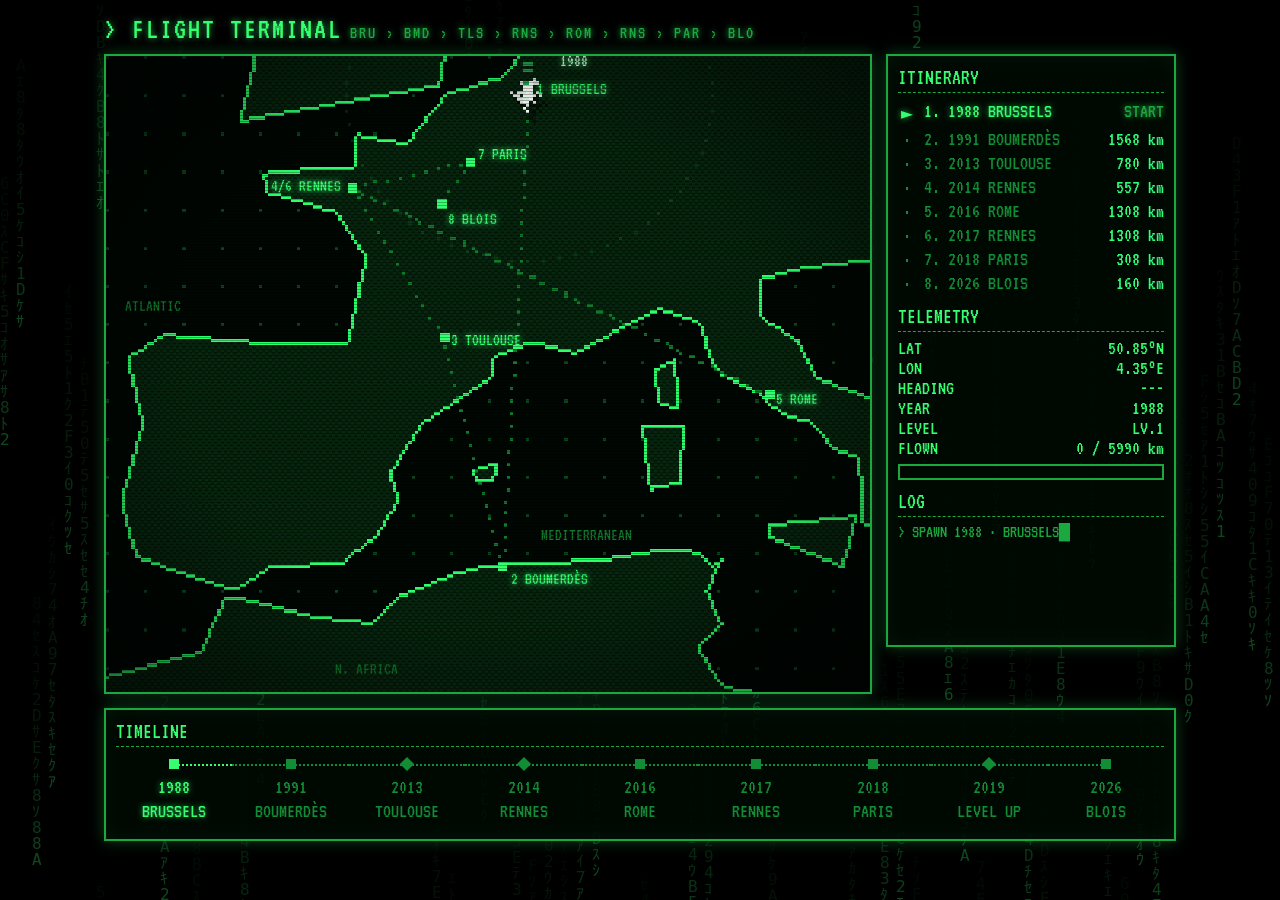
==== curriculum.html @ 6da5081e "Checkpoint before visual refresh" ====
<!DOCTYPE html>
<html lang="en">
<head>
<meta charset="utf-8">
<meta name="viewport" content="width=device-width, initial-scale=1, viewport-fit=cover">
<title>FLIGHT TERMINAL – Boumerdès → Blois</title>
<link href="https://fonts.googleapis.com/css2?family=VT323&display=swap" rel="stylesheet">
<style>
:root{--bg:#000;--g:#35ff70;--g2:#1aa83f;--g3:#0a4a1c;--glow:0 0 6px rgba(53,255,112,.7);box-sizing:border-box;padding-top:env(safe-area-inset-top,0px);padding-bottom:env(safe-area-inset-bottom,0px)}
*{box-sizing:border-box}
html,body{margin:0;background:var(--bg);color:var(--g);font-family:'VT323',ui-monospace,Menlo,Consolas,monospace;font-size:20px}
#rain{position:fixed;inset:0;width:100%;height:100%;opacity:.28;z-index:0}
.wrap{position:relative;z-index:1;max-width:1100px;margin:0 auto;padding:14px}
h1{margin:0 0 10px;font-weight:400;font-size:30px;letter-spacing:2px;text-shadow:var(--glow)}
h1 small{color:var(--g2);font-size:18px;margin-left:8px}
.grid{display:grid;grid-template-columns:1fr 290px;gap:14px}
@media(max-width:820px){.grid{grid-template-columns:1fr}}
.panel{border:2px solid var(--g2);background:rgba(0,10,3,.88);box-shadow:0 0 14px rgba(53,255,112,.25),inset 0 0 20px rgba(53,255,112,.06);padding:10px}
.map{position:relative;aspect-ratio:240/200;padding:0;overflow:hidden}
.map canvas{position:absolute;inset:0;width:100%;height:100%}
#cv{image-rendering:pixelated;image-rendering:crisp-edges}
.map::after{content:"";position:absolute;inset:0;pointer-events:none;background:repeating-linear-gradient(to bottom,rgba(0,0,0,0) 0 2px,rgba(0,0,0,.28) 2px 3px),radial-gradient(ellipse at center,rgba(0,0,0,0) 55%,rgba(0,0,0,.55) 100%)}
h2{margin:0 0 6px;font-weight:400;font-size:22px;border-bottom:1px dashed var(--g2);padding-bottom:4px}
ol{list-style:none;margin:0 0 10px;padding:0}
li{display:flex;gap:8px;padding:2px 0;color:var(--g3);filter:brightness(1.9)}
li .m{width:18px;text-align:center}
li .km{margin-left:auto;color:var(--g2)}
li.done{color:var(--g2);filter:none}
li.cur{color:var(--g);filter:none;text-shadow:var(--glow);animation:bl 1s steps(2) infinite}
@keyframes bl{50%{opacity:.55}}
.hud div{display:flex;justify-content:space-between}
.bar{height:16px;margin:6px 0 10px;border:2px solid var(--g2);padding:2px}
.bar i{display:block;height:100%;width:0;background:repeating-linear-gradient(90deg,var(--g) 0 6px,transparent 6px 8px)}
#log{height:112px;overflow:hidden;color:var(--g2);font-size:18px;line-height:1.1}
.cur-blink::after{content:"█";animation:bl 1s steps(2) infinite}
#tl{margin-top:14px}
.rail{display:grid;grid-auto-flow:column;grid-auto-columns:minmax(104px,1fr);overflow-x:auto;padding:6px 0}
.n{text-align:center;position:relative;color:var(--g3);filter:brightness(1.9);padding-top:16px}
.n::before{content:"";position:absolute;top:5px;left:0;right:0;border-top:2px dotted currentColor}
.n::after{content:"";position:absolute;top:0;left:50%;margin-left:-5px;width:10px;height:10px;background:currentColor}
.n:first-child::before{left:50%}.n:last-child::before{right:50%}
.n b{display:block;font-weight:400;font-size:20px;line-height:24px;white-space:nowrap}
.n i{display:block;font-style:normal;font-size:20px;line-height:24px;white-space:nowrap}
.n.lv::after{transform:rotate(45deg)}
.n.on{color:var(--g2);filter:none}
.n.now{color:var(--g);text-shadow:var(--glow)}
.n.now::after{animation:bl 1s steps(2) infinite}
#flash{position:absolute;inset:0;background:#35ff70;opacity:0;pointer-events:none;z-index:3}
#flash.show{animation:fl .6s steps(6)}
@keyframes fl{0%{opacity:.5}100%{opacity:0}}
#lvl{position:absolute;left:50%;top:38%;transform:translate(-50%,-50%);opacity:0;text-align:center;pointer-events:none;z-index:4;background:rgba(0,0,0,.85);border:3px double var(--g);padding:8px 22px;text-shadow:var(--glow);white-space:nowrap}
#lvl .a{font-size:38px;letter-spacing:4px;color:#d8ffe2}
#lvl .b{font-size:26px}
#lvl.show{animation:lvl 2.6s steps(26) forwards}
@keyframes lvl{0%{transform:translate(-50%,-10%) scale(.5);opacity:0}15%{transform:translate(-50%,-50%) scale(1.15);opacity:1}25%{transform:translate(-50%,-50%) scale(1)}85%{opacity:1}100%{transform:translate(-50%,-90%) scale(1);opacity:0}}
</style>
</head>
<body>
<canvas id="rain"></canvas>
<div class="wrap">
  <h1>&gt; FLIGHT TERMINAL<small>BRU › BMD › TLS › RNS › ROM › RNS › PAR › BLO</small></h1>
  <div class="grid">
    <div class="panel map"><canvas id="cv" width="240" height="200"></canvas><canvas id="ov"></canvas><div id="flash"></div><div id="lvl"><div class="a" id="lva"></div><div class="b" id="lvb"></div></div></div>
    <div>
      <div class="panel">
        <h2>ITINERARY</h2>
        <ol id="it"></ol>
        <h2>TELEMETRY</h2>
        <div class="hud">
          <div><span>LAT</span><span id="lat"></span></div>
          <div><span>LON</span><span id="lon"></span></div>
          <div><span>HEADING</span><span id="hdg"></span></div>
          <div><span>YEAR</span><span id="yr"></span></div>
          <div><span>LEVEL</span><span id="lvv"></span></div>
          <div><span>FLOWN</span><span id="fl"></span></div>
        </div>
        <div class="bar" id="bar"><i></i></div>
        <h2>LOG</h2>
        <div id="log"></div>
      </div>
    </div>
  </div>
<div class="panel" id="tl"></div>
</div>
<script>
(function(){
var W=240,H=200;
var stops=[["BRUSSELS",4.35,50.85,1988],["BOUMERDÈS",3.47,36.76,1991],["TOULOUSE",1.44,43.60,2013],["RENNES",-1.68,48.11,2014],["ROME",12.50,41.90,2016],["RENNES",-1.68,48.11,2017],["PARIS",2.35,48.86,2018],["BLOIS",1.33,47.59,2026]];
function P(lon,lat){return [(lon+10)/26*W,(52-lat)/19*H];}
var land=[
[[-5.6,36],[-9,37],[-9.5,38.7],[-8.8,41],[-9.3,43],[-8,43.7],[-4,43.4],[-1.8,43.4],[-1.2,46],[-2.2,47.3],[-4.5,47.9],[-4.7,48.5],[-2.5,48.7],[-1.5,48.7],[-1.5,49.7],[0.2,49.4],[1.6,50.9],[3.5,51.4],[5,53],[17,55],[17,46],[13.7,45.6],[12.3,45.3],[12.3,44.2],[13.6,43.5],[14.2,42.4],[17,41.5],[17,38.9],[16.5,38.9],[16,37.9],[15.7,38],[15.6,40],[14.8,40.2],[14,41],[13,41.3],[12,42],[11,42.4],[10.5,43],[10.2,44],[8.8,44.4],[7.5,43.8],[6,43.1],[4.5,43.4],[3.2,43],[3.2,42.4],[0.8,41],[-0.3,39.5],[0,38.7],[-0.8,37.6],[-2,36.8],[-4.4,36.7]],
[[-10,30],[-10,33.5],[-6.8,34.2],[-6,35.8],[-5.3,35.8],[-3,35.3],[-1,35.1],[0,35.9],[2,36.6],[3,36.8],[3.9,36.9],[5,36.9],[7,37],[9,37.3],[10.2,37.2],[10.6,36.8],[11,37],[10.5,36],[11,35],[10.2,34.3],[11,33.2],[13,32.9],[17,32.6],[17,30]],
[[12.5,38],[15.6,38.3],[15.1,36.7],[12.5,37.6]],
[[8.2,41],[9.7,41],[9.6,39.2],[8.5,39]],
[[8.6,42.6],[9.4,43],[9.5,41.4],[8.8,41.6]],
[[2.4,39.6],[3.4,39.9],[3.2,39.3],[2.6,39.3]],
[[-5.5,50],[1.4,51.1],[1.7,52.7],[1.7,53],[-5,53],[-5,51.7]]
];
var t=document.createElement('canvas');t.width=W;t.height=H;var tc=t.getContext('2d');
tc.fillStyle='#fff';
land.forEach(function(poly){tc.beginPath();poly.forEach(function(p,i){var q=P(p[0],p[1]);i?tc.lineTo(q[0],q[1]):tc.moveTo(q[0],q[1]);});tc.closePath();tc.fill();});
var d=tc.getImageData(0,0,W,H).data,mask=new Uint8Array(W*H);
for(var i=0;i<W*H;i++)mask[i]=d[i*4+3]>110?1:0;
var base=document.createElement('canvas');base.width=W;base.height=H;var bc=base.getContext('2d');
var img=bc.createImageData(W,H);
function m(x,y){return x<0||y<0||x>=W||y>=H?1:mask[y*W+x];}
for(var y=0;y<H;y++)for(var x=0;x<W;x++){
  var c,i2=(y*W+x)*4;
  if(mask[y*W+x]){
    var edge=!m(x-1,y)||!m(x+1,y)||!m(x,y-1)||!m(x,y+1);
    c=edge?[44,255,106]:((x+y)%2?[4,28,10]:[7,40,15]);
  }else{c=(x%12==0&&y%12==0)?[10,70,28]:[0,6,2];}
  img.data[i2]=c[0];img.data[i2+1]=c[1];img.data[i2+2]=c[2];img.data[i2+3]=255;
}
bc.putImageData(img,0,0);

var cv=document.getElementById('cv'),ctx=cv.getContext('2d');
var ov=document.getElementById('ov'),oc=ov.getContext('2d'),sc=1,dpr=window.devicePixelRatio||1;
function fit(){var r=cv.getBoundingClientRect();ov.width=r.width*dpr;ov.height=r.height*dpr;sc=ov.width/W;}
window.addEventListener('resize',fit);fit();

var pts=stops.map(function(s){return P(s[1],s[2]);});
function hav(a,b){var R=6371,r=Math.PI/180,dl=(b[1]-a[1])*r,dn=(b[2]-a[2])*r;
  var h=Math.sin(dn/2)*Math.sin(dn/2)+Math.cos(a[2]*r)*Math.cos(b[2]*r)*Math.sin(dl/2)*Math.sin(dl/2);
  return 2*R*Math.asin(Math.sqrt(h));}
var legKm=[],total=0;
for(var i=0;i<stops.length-1;i++){legKm[i]=hav(stops[i],stops[i+1]);total+=legKm[i];}
var it=document.getElementById('it'),lis=[];
stops.forEach(function(s,i){var li=document.createElement('li');
  li.innerHTML='<span class="m"></span><span>'+(i+1)+'. '+s[3]+' '+s[0]+'</span><span class="km">'+(i?Math.round(legKm[i-1])+' km':'START')+'</span>';
  it.appendChild(li);lis.push(li);});
var logEl=document.getElementById('log'),logs=[];
function log(s){logs.push('&gt; '+s);if(logs.length>6)logs.shift();logEl.innerHTML=logs.join('<br>')+'<span class="cur-blink"></span>';}

var YEARS=stops.map(function(s){return s[3];}),LVY=[2013,2014,2019];
var leg=0,phase='spawn',tm=0,flown=0,last=performance.now(),dirty=true,dur=1,level=1,lvDone={},year=1988,lastY=0,ee=0,parts=[],trail=[],rings=[],hdg=0,prog=0,pos=pts[0].slice();
function legDur(i){return i===stops.length-2?3.6:Math.max(1.8,legKm[i]/320);}
function dwellT(i){return (i===2||i===3)?2.6:(i===stops.length-1?2.8:1.3);}
var lvl=document.getElementById('lvl'),flash=document.getElementById('flash');
function banner(a,b){document.getElementById('lva').textContent=a;document.getElementById('lvb').textContent=b;lvl.classList.remove('show');flash.classList.remove('show');void lvl.offsetWidth;lvl.classList.add('show');flash.classList.add('show');}
function burst(x,y){for(var i=0;i<70;i++){var a=Math.random()*6.283,sp=15+Math.random()*55;parts.push({x:x,y:y,vx:Math.cos(a)*sp,vy:Math.sin(a)*sp-10,l:1+Math.random()*.6,c:i%3});}rings.push({x:x,y:y,t:0});}
function announce(){
  if(phase==='spawn'){log('SPAWN 1988 · BRUSSELS');banner('PLAYER 1 READY','1988 · BRUSSELS');rings.push({x:pts[0][0],y:pts[0][1],t:0});}
  else if(phase==='dwell'){log('LANDED '+stops[leg][0]+' · '+stops[leg][3]);rings.push({x:pts[leg][0],y:pts[leg][1],t:0});}
  else{dur=legDur(leg);log('DEPART '+stops[leg][0]+' → '+stops[leg+1][0]);}
  dirty=true;
}
// timeline
var TLI=[],tl=document.getElementById('tl'),h='<h2>TIMELINE</h2><div class="rail">';
stops.forEach(function(s,i){TLI.push([s[3],s[0]]);if(s[3]===2018)TLI.push([2019,'LEVEL UP']);});
TLI.forEach(function(x){h+='<div class="n'+(LVY.indexOf(x[0])>=0?' lv':'')+'"><b>'+x[0]+'</b><i>'+x[1]+'</i></div>';});
tl.innerHTML=h+'</div>';
var tn=tl.querySelectorAll('.n');
function updTL(){tn.forEach(function(n,i){var on=year>=TLI[i][0],nx=i+1<TLI.length&&year>=TLI[i+1][0];n.className='n'+(LVY.indexOf(TLI[i][0])>=0?' lv':'')+(on?' on':'')+(on&&!nx?' now':'');});}
announce();

var spr=['......W......','.....WWW.....','.....WGW.....','....GWWWG....','...GGWWWGG...','..GGGWWWGGG..','.GGGGWWWGGGG.','GGGGDWWWDGGGG','.....WWW.....','.....WWW.....','....GWWWG....','...GGWWWGG...','....GGWGG....'];
var pal={W:'#ffffff',G:'#e6e6e6',D:'#a8a8a8'};
function rnd(x,y,f){var q=Math.sin(x*12.9898+y*78.233+f*37.719)*43758.5453;return q-Math.floor(q);}
function plane(px,py,a,keep,f){
  var ca=Math.cos(-a),sa=Math.sin(-a);px=Math.round(px);py=Math.round(py);
  for(var pass=0;pass<2;pass++)for(var y=-9;y<=9;y++)for(var x=-9;x<=9;x++){
    var sx=Math.round((ca*x-sa*y)*1.25)+6,sy=Math.round((sa*x+ca*y)*1.25)+6;
    if(sx<0||sx>12||sy<0||sy>12)continue;var ch=spr[sy][sx];if(ch==='.')continue;
    if(keep<1&&rnd(x,y,f)>keep)continue;
    if(pass===0){ctx.fillStyle='rgba(0,0,0,.55)';ctx.fillRect(px+x+2,py+y+3,1,1);}
    else{ctx.fillStyle=pal[ch];ctx.fillRect(px+x,py+y,1,1);}
  }
}
function line(a,b,col,sz){
  var dx=b[0]-a[0],dy=b[1]-a[1],L=Math.max(1,Math.ceil(Math.hypot(dx,dy)));ctx.fillStyle=col;
  for(var i=0;i<=L;i+=4){var k=i/L;ctx.fillRect(Math.round(a[0]+dx*k),Math.round(a[1]+dy*k),sz,sz);}
}
function headTo(i){return i<stops.length-1?Math.atan2(pts[i+1][0]-pts[i][0],-(pts[i+1][1]-pts[i][1])):hdg;}
var labels=[["1 BRUSSELS",0,0,-0.4,'l'],["2 BOUMERDÈS",1,0,0.9,'l'],["3 TOULOUSE",2,0,0.2,'l'],["4/6 RENNES",3,0,0,'r'],["5 ROME",4,0,0.3,'l'],["7 PARIS",6,0,-0.5,'l'],["8 BLOIS",7,0,1.1,'l']];
var PC=['#d8ffe2','#35ff70','#ffe36a'];

function frame(now){
  var dt=Math.min(0.1,(now-last)/1000);last=now;tm+=dt;
  var f=Math.floor(now/80);
  if(phase==='spawn'){pos=pts[0].slice();if(tm>2.6){phase='fly';tm=0;announce();}}
  else if(phase==='dwell'){
    pos=pts[leg].slice();
    if(tm>dwellT(leg)){
      if(leg===stops.length-1){leg=0;flown=0;level=1;lvDone={};phase='spawn';tm=0;trail=[];announce();}
      else{phase='fly';tm=0;announce();}
    }
  }else{
    prog=Math.min(1,tm/dur);ee=prog<.5?2*prog*prog:1-Math.pow(-2*prog+2,2)/2;
    var a=pts[leg],b=pts[leg+1];
    pos=[a[0]+(b[0]-a[0])*ee,a[1]+(b[1]-a[1])*ee];
    hdg=headTo(leg);trail.push(pos.slice());if(trail.length>18)trail.shift();
    if(prog>=1){flown+=legKm[leg];leg++;phase='dwell';tm=0;announce();}
  }
  if(phase!=='fly'&&trail.length)trail.shift();
  year=phase==='fly'?Math.floor(YEARS[leg]+(YEARS[leg+1]-YEARS[leg])*ee):YEARS[leg];
  LVY.forEach(function(Y){if(!lvDone[Y]&&year>=Y){lvDone[Y]=1;level++;burst(pos[0],pos[1]);var T={2013:'STATE ENGINEER',2014:'MASTER OF SCIENCE',2019:'DOCTOR OF PHILOSOPHY'}[Y];banner('★ LEVEL UP ★',T);log('LEVEL UP → '+T+' ('+Y+')');}});
  if(year!==lastY){lastY=year;updTL();}

  ctx.drawImage(base,0,0);
  for(var i=0;i<pts.length-1;i++){
    if(i<leg)line(pts[i],pts[i+1],'#35ff70',2);
    else if(i===leg&&phase==='fly'){line(pts[i],pts[i+1],'#0f7a2c',1);line(pts[i],pos,'#35ff70',2);}
    else line(pts[i],pts[i+1],'#0f7a2c',1);
  }
  var bl=Math.floor(now/350)%2;
  pts.forEach(function(p,i){
    var cur=(phase!=='fly'&&i===leg)||(phase==='fly'&&i===leg+1);
    ctx.fillStyle=cur&&bl?'#d8ffe2':'#35ff70';
    ctx.fillRect(Math.round(p[0])-1,Math.round(p[1])-1,3,3);
  });
  rings=rings.filter(function(r){r.t+=dt;return r.t<1.2;});
  rings.forEach(function(r){var rad=r.t*55;ctx.fillStyle='#35ff70';ctx.globalAlpha=1-r.t/1.2;
    for(var k=0;k<72;k++){var an=k/72*6.283;ctx.fillRect(Math.round(r.x+Math.cos(an)*rad),Math.round(r.y+Math.sin(an)*rad*.9),1,1);}ctx.globalAlpha=1;});
  if(phase==='spawn'&&tm<2.2){
    ctx.fillStyle='#35ff70';ctx.globalAlpha=.6;var k2=tm/2.2;
    for(var y=0;y<pos[1];y++)if(rnd(pos[0],y,f)<.55*(1-k2)+.1)ctx.fillRect(Math.round(pos[0])-1,y,3,1);
    ctx.globalAlpha=1;
  }
  trail.forEach(function(t,i){ctx.globalAlpha=i/trail.length*.8;ctx.fillStyle='#35ff70';ctx.fillRect(Math.round(t[0]),Math.round(t[1]),1,1);});
  ctx.globalAlpha=1;
  plane(pos[0],pos[1],phase==='fly'?hdg:headTo(leg),phase==='spawn'?Math.min(1,tm/2):1,f);
  parts=parts.filter(function(p){p.l-=dt;p.x+=p.vx*dt;p.y+=p.vy*dt;p.vy+=30*dt;return p.l>0;});
  parts.forEach(function(p){ctx.fillStyle=PC[p.c];ctx.fillRect(Math.round(p.x),Math.round(p.y),p.c?1:2,p.c?1:2);});

  oc.clearRect(0,0,ov.width,ov.height);
  oc.font=(17*dpr)+'px VT323, monospace';oc.shadowColor='#35ff70';oc.shadowBlur=6*dpr;oc.fillStyle='#35ff70';
  labels.forEach(function(L){
    var p=pts[L[1]],x=p[0]*sc,y=p[1]*sc;
    oc.textAlign=L[4]==='r'?'right':'left';
    oc.fillText(L[0],x+(L[4]==='r'?-9:9)*dpr,y+(L[3]*14+5)*dpr);
  });
  oc.textAlign='left';oc.fillStyle='#d8ffe2';oc.fillText(String(year),(pos[0]+10)*sc,(pos[1]-9)*sc);
  oc.shadowBlur=0;oc.fillStyle='#0f7a2c';
  oc.fillText('MEDITERRANEAN',W*0.57*sc,H*0.76*sc);oc.fillText('ATLANTIC',6*sc,H*0.4*sc);oc.fillText('N. AFRICA',W*0.3*sc,H*0.97*sc);

  if(dirty){lis.forEach(function(li,i){
    var cl,cur=(phase!=='fly'&&i===leg)||(phase==='fly'&&i===leg+1);
    if(cur)cl='cur';else if(i<=leg)cl='done';else cl='';
    li.className=cl;li.firstChild.textContent=cl==='cur'?'►':(cl==='done'?'✓':'·');
  });dirty=false;}
  var lon=-10+pos[0]/W*26,lat=52-pos[1]/H*19;
  var cu=flown+(phase==='fly'?legKm[leg]*prog:0);
  document.getElementById('lat').textContent=lat.toFixed(2)+'°N';
  document.getElementById('lon').textContent=Math.abs(lon).toFixed(2)+'°'+(lon<0?'W':'E');
  document.getElementById('hdg').textContent=phase==='fly'?String(Math.round((hdg*180/Math.PI+360)%360)).padStart(3,'0')+'°':'---';
  document.getElementById('yr').textContent=year;
  document.getElementById('lvv').textContent='LV.'+level;
  document.getElementById('fl').textContent=Math.round(cu)+' / '+Math.round(total)+' km';
  var n=cu/total*100;
  document.querySelector('#bar i').style.width=n+'%';
  requestAnimationFrame(frame);
}
requestAnimationFrame(frame);

// matrix rain
var rc=document.getElementById('rain'),rx=rc.getContext('2d'),cols=[],fs=16;
function rs(){rc.width=innerWidth;rc.height=innerHeight;cols=[];for(var i=0;i<Math.ceil(rc.width/fs);i++)cols[i]=Math.random()*rc.height/fs;}
rs();addEventListener('resize',rs);
var chars='ｱｲｳｴｵｶｷｸｹｺｻｼｽｾｿﾀﾁﾂﾃﾄ0123456789ABCDEF';
setInterval(function(){
  rx.fillStyle='rgba(0,0,0,.12)';rx.fillRect(0,0,rc.width,rc.height);
  rx.fillStyle='#35ff70';rx.font=fs+'px monospace';
  cols.forEach(function(y,i){rx.fillText(chars[Math.floor(Math.random()*chars.length)],i*fs,y*fs);
    cols[i]=(y*fs>rc.height&&Math.random()>.975)?0:y+1;});
},60);
})();
</script>
</body>
</html>
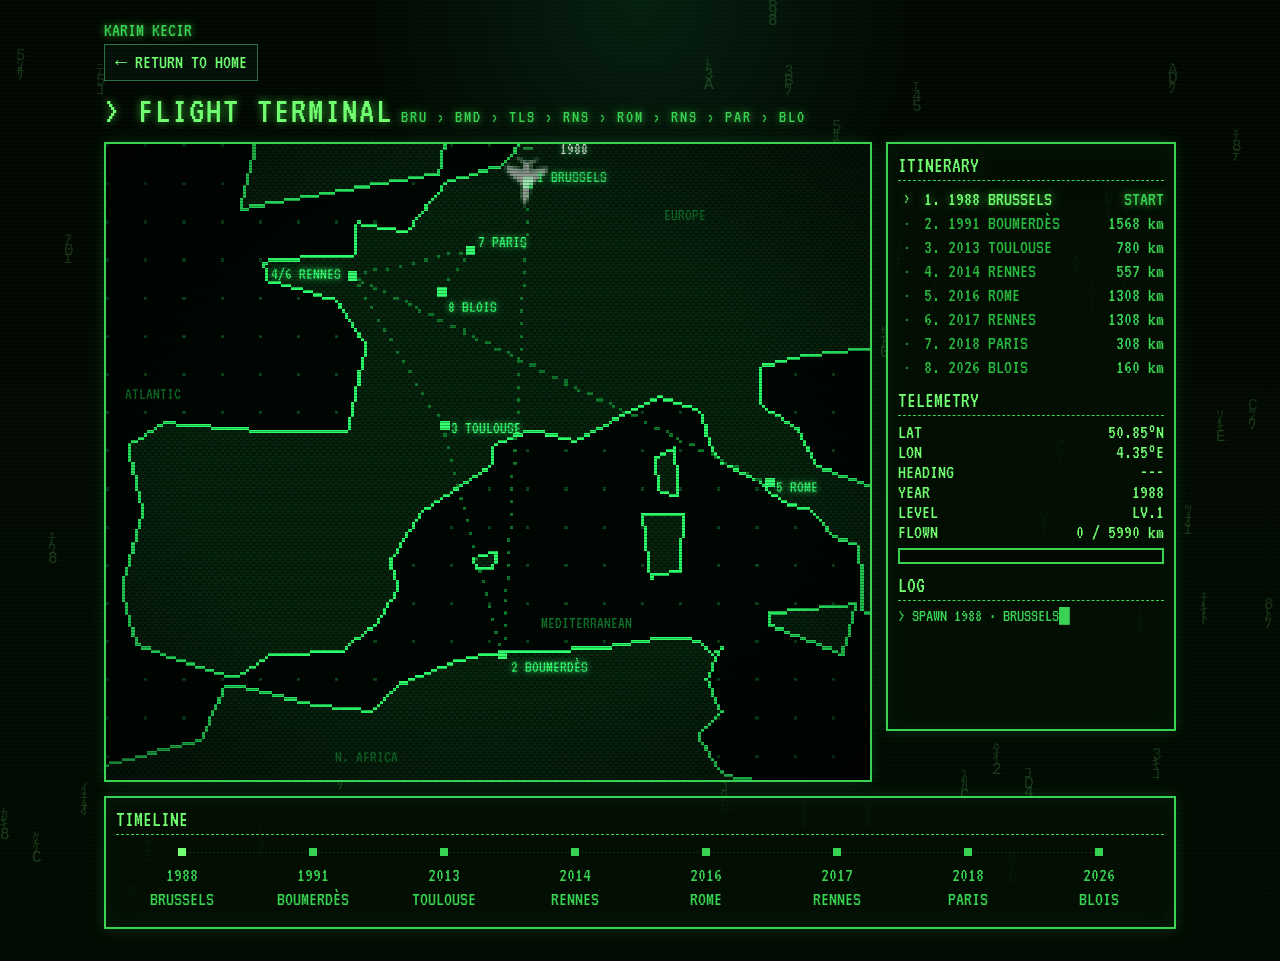
==== commit 8b598c1a: "Refine flight terminal experience" ====
--- a/curriculum.html
+++ b/curriculum.html
@@ -6,59 +6,82 @@
 <title>FLIGHT TERMINAL – Boumerdès → Blois</title>
 <link href="https://fonts.googleapis.com/css2?family=VT323&display=swap" rel="stylesheet">
 <style>
-:root{--bg:#000;--g:#35ff70;--g2:#1aa83f;--g3:#0a4a1c;--glow:0 0 6px rgba(53,255,112,.7);box-sizing:border-box;padding-top:env(safe-area-inset-top,0px);padding-bottom:env(safe-area-inset-bottom,0px)}
+:root{
+  --bg:#020802;
+  --bg2:#030d03;
+  --panel:rgba(4,16,4,.84);
+  --panel2:rgba(6,22,6,.9);
+  --g:#71ff71;
+  --g2:#39d353;
+  --g3:#00ff41;
+  --g4:#0b5d1e;
+  --soft:#f4fff4;
+  --muted:rgba(146,255,146,.75);
+  --glow:0 0 8px rgba(80,255,80,.7);
+  box-sizing:border-box;
+  padding-top:env(safe-area-inset-top,0px);
+  padding-bottom:env(safe-area-inset-bottom,0px)
+}
 *{box-sizing:border-box}
-html,body{margin:0;background:var(--bg);color:var(--g);font-family:'VT323',ui-monospace,Menlo,Consolas,monospace;font-size:20px}
-#rain{position:fixed;inset:0;width:100%;height:100%;opacity:.28;z-index:0}
-.wrap{position:relative;z-index:1;max-width:1100px;margin:0 auto;padding:14px}
-h1{margin:0 0 10px;font-weight:400;font-size:30px;letter-spacing:2px;text-shadow:var(--glow)}
+html,body{margin:0;background:radial-gradient(circle at top, rgba(32,223,123,.12), transparent 25%),linear-gradient(180deg,var(--bg),var(--bg2));color:var(--g);font-family:'VT323',ui-monospace,Menlo,Consolas,monospace;font-size:20px}
+body::before{content:"";position:fixed;inset:0;background:repeating-linear-gradient(to bottom,rgba(255,255,255,.02) 0,rgba(255,255,255,.02) 1px,transparent 1px,transparent 4px);pointer-events:none;mix-blend-mode:screen;opacity:.7}
+#rain{position:fixed;inset:0;width:100%;height:100%;opacity:.22;z-index:0}
+.wrap{position:relative;z-index:1;max-width:1100px;margin:0 auto;padding:18px 14px 32px}
+header{margin-bottom:12px}
+.identity{margin-bottom:2px;color:var(--g2);font-size:20px;line-height:24px;text-shadow:var(--glow)}
+h1{margin:0 0 10px;font-weight:400;font-size:clamp(1.8rem,3vw,2.8rem);letter-spacing:2px;text-shadow:var(--glow)}
 h1 small{color:var(--g2);font-size:18px;margin-left:8px}
 .grid{display:grid;grid-template-columns:1fr 290px;gap:14px}
 @media(max-width:820px){.grid{grid-template-columns:1fr}}
-.panel{border:2px solid var(--g2);background:rgba(0,10,3,.88);box-shadow:0 0 14px rgba(53,255,112,.25),inset 0 0 20px rgba(53,255,112,.06);padding:10px}
+.panel{border:2px solid var(--g2);background:var(--panel);box-shadow:0 0 14px rgba(53,255,112,.15),inset 0 0 20px rgba(53,255,112,.06);padding:10px}
 .map{position:relative;aspect-ratio:240/200;padding:0;overflow:hidden}
 .map canvas{position:absolute;inset:0;width:100%;height:100%}
 #cv{image-rendering:pixelated;image-rendering:crisp-edges}
 .map::after{content:"";position:absolute;inset:0;pointer-events:none;background:repeating-linear-gradient(to bottom,rgba(0,0,0,0) 0 2px,rgba(0,0,0,.28) 2px 3px),radial-gradient(ellipse at center,rgba(0,0,0,0) 55%,rgba(0,0,0,.55) 100%)}
 h2{margin:0 0 6px;font-weight:400;font-size:22px;border-bottom:1px dashed var(--g2);padding-bottom:4px}
 ol{list-style:none;margin:0 0 10px;padding:0}
-li{display:flex;gap:8px;padding:2px 0;color:var(--g3);filter:brightness(1.9)}
-li .m{width:18px;text-align:center}
+li{display:flex;align-items:center;gap:8px;height:24px;padding:0;line-height:20px;white-space:nowrap;color:#27b83d}
+li .m{position:relative;display:inline-flex;flex:0 0 18px;align-items:center;justify-content:center;width:18px;height:20px;font-size:14px;line-height:20px;text-align:center}
+li.done .m{font-size:0}
+li.done .m::before{content:"";position:absolute;left:2px;top:8px;width:2px;height:2px;background:currentColor;box-shadow:2px 2px currentColor,4px 0 currentColor,6px -2px currentColor,8px -4px currentColor,10px -6px currentColor}
 li .km{margin-left:auto;color:var(--g2)}
 li.done{color:var(--g2);filter:none}
 li.cur{color:var(--g);filter:none;text-shadow:var(--glow);animation:bl 1s steps(2) infinite}
 @keyframes bl{50%{opacity:.55}}
 .hud div{display:flex;justify-content:space-between}
-.bar{height:16px;margin:6px 0 10px;border:2px solid var(--g2);padding:2px}
+.bar{height:16px;margin:6px 0 10px;border:2px solid var(--g2);padding:2px;background:rgba(0,0,0,.35)}
 .bar i{display:block;height:100%;width:0;background:repeating-linear-gradient(90deg,var(--g) 0 6px,transparent 6px 8px)}
-#log{height:112px;overflow:hidden;color:var(--g2);font-size:18px;line-height:1.1}
+#log{height:112px;overflow:hidden;color:var(--g2);font-size:18px;line-height:1.1;white-space:nowrap}
 .cur-blink::after{content:"█";animation:bl 1s steps(2) infinite}
 #tl{margin-top:14px}
-.rail{display:grid;grid-auto-flow:column;grid-auto-columns:minmax(104px,1fr);overflow-x:auto;padding:6px 0}
-.n{text-align:center;position:relative;color:var(--g3);filter:brightness(1.9);padding-top:16px}
-.n::before{content:"";position:absolute;top:5px;left:0;right:0;border-top:2px dotted currentColor}
-.n::after{content:"";position:absolute;top:0;left:50%;margin-left:-5px;width:10px;height:10px;background:currentColor}
-.n:first-child::before{left:50%}.n:last-child::before{right:50%}
+.rail{overflow-x:auto}
+.rail-track{position:relative;display:grid;grid-auto-flow:column;grid-auto-columns:minmax(104px,1fr);width:max-content;min-width:100%;padding:6px 0}
+.rail-track::before{content:"";position:absolute;z-index:0;top:11px;left:6.25%;right:6.25%;height:1px;background:repeating-linear-gradient(to right,var(--g4) 0 1px,transparent 1px 4px)}
+.n{text-align:center;position:relative;color:var(--g2);padding-top:16px}
+.n::after{content:"";position:absolute;z-index:1;top:1px;left:50%;margin-left:-4px;width:8px;height:8px;background:var(--g2);transform:none}
 .n b{display:block;font-weight:400;font-size:20px;line-height:24px;white-space:nowrap}
 .n i{display:block;font-style:normal;font-size:20px;line-height:24px;white-space:nowrap}
-.n.lv::after{transform:rotate(45deg)}
-.n.on{color:var(--g2);filter:none}
-.n.now{color:var(--g);text-shadow:var(--glow)}
-.n.now::after{animation:bl 1s steps(2) infinite}
+.n.now::after{background:var(--g);animation:bl 1s steps(2) infinite}
 #flash{position:absolute;inset:0;background:#35ff70;opacity:0;pointer-events:none;z-index:3}
 #flash.show{animation:fl .6s steps(6)}
 @keyframes fl{0%{opacity:.5}100%{opacity:0}}
 #lvl{position:absolute;left:50%;top:38%;transform:translate(-50%,-50%);opacity:0;text-align:center;pointer-events:none;z-index:4;background:rgba(0,0,0,.85);border:3px double var(--g);padding:8px 22px;text-shadow:var(--glow);white-space:nowrap}
-#lvl .a{font-size:38px;letter-spacing:4px;color:#d8ffe2}
+#lvl .a{font-size:38px;letter-spacing:4px;color:#f4fff4}
 #lvl .b{font-size:26px}
 #lvl.show{animation:lvl 2.6s steps(26) forwards}
 @keyframes lvl{0%{transform:translate(-50%,-10%) scale(.5);opacity:0}15%{transform:translate(-50%,-50%) scale(1.15);opacity:1}25%{transform:translate(-50%,-50%) scale(1)}85%{opacity:1}100%{transform:translate(-50%,-90%) scale(1);opacity:0}}
+.navlink{display:inline-block;margin:0 0 10px;color:var(--g);text-decoration:none;border:1px solid rgba(93,255,164,.4);padding:6px 10px;background:rgba(93,255,164,.04)}
+.navlink:hover{box-shadow:var(--glow)}
 </style>
 </head>
 <body>
 <canvas id="rain"></canvas>
 <div class="wrap">
-  <h1>&gt; FLIGHT TERMINAL<small>BRU › BMD › TLS › RNS › ROM › RNS › PAR › BLO</small></h1>
+  <header>
+    <div class="identity">KARIM KECIR</div>
+    <a class="navlink" href="index.html">← RETURN TO HOME</a>
+    <h1>&gt; FLIGHT TERMINAL<small>BRU › BMD › TLS › RNS › ROM › RNS › PAR › BLO</small></h1>
+  </header>
   <div class="grid">
     <div class="panel map"><canvas id="cv" width="240" height="200"></canvas><canvas id="ov"></canvas><div id="flash"></div><div id="lvl"><div class="a" id="lva"></div><div class="b" id="lvb"></div></div></div>
     <div>
@@ -145,27 +168,36 @@
   else{dur=legDur(leg);log('DEPART '+stops[leg][0]+' → '+stops[leg+1][0]);}
   dirty=true;
 }
-// timeline
-var TLI=[],tl=document.getElementById('tl'),h='<h2>TIMELINE</h2><div class="rail">';
-stops.forEach(function(s,i){TLI.push([s[3],s[0]]);if(s[3]===2018)TLI.push([2019,'LEVEL UP']);});
+var TLI=[],tl=document.getElementById('tl'),h='<h2>TIMELINE</h2><div class="rail"><div class="rail-track">';
+stops.forEach(function(s){TLI.push([s[3],s[0]]);});
 TLI.forEach(function(x){h+='<div class="n'+(LVY.indexOf(x[0])>=0?' lv':'')+'"><b>'+x[0]+'</b><i>'+x[1]+'</i></div>';});
-tl.innerHTML=h+'</div>';
+tl.innerHTML=h+'</div></div>';
 var tn=tl.querySelectorAll('.n');
 function updTL(){tn.forEach(function(n,i){var on=year>=TLI[i][0],nx=i+1<TLI.length&&year>=TLI[i+1][0];n.className='n'+(LVY.indexOf(TLI[i][0])>=0?' lv':'')+(on?' on':'')+(on&&!nx?' now':'');});}
 announce();
 
-var spr=['......W......','.....WWW.....','.....WGW.....','....GWWWG....','...GGWWWGG...','..GGGWWWGGG..','.GGGGWWWGGGG.','GGGGDWWWDGGGG','.....WWW.....','.....WWW.....','....GWWWG....','...GGWWWGG...','....GGWGG....'];
-var pal={W:'#ffffff',G:'#e6e6e6',D:'#a8a8a8'};
 function rnd(x,y,f){var q=Math.sin(x*12.9898+y*78.233+f*37.719)*43758.5453;return q-Math.floor(q);}
-function plane(px,py,a,keep,f){
-  var ca=Math.cos(-a),sa=Math.sin(-a);px=Math.round(px);py=Math.round(py);
-  for(var pass=0;pass<2;pass++)for(var y=-9;y<=9;y++)for(var x=-9;x<=9;x++){
-    var sx=Math.round((ca*x-sa*y)*1.25)+6,sy=Math.round((sa*x+ca*y)*1.25)+6;
-    if(sx<0||sx>12||sy<0||sy>12)continue;var ch=spr[sy][sx];if(ch==='.')continue;
-    if(keep<1&&rnd(x,y,f)>keep)continue;
-    if(pass===0){ctx.fillStyle='rgba(0,0,0,.55)';ctx.fillRect(px+x+2,py+y+3,1,1);}
-    else{ctx.fillStyle=pal[ch];ctx.fillRect(px+x,py+y,1,1);}
-  }
+function plane(px,py,a,opacity){
+  ctx.save();
+  ctx.translate(Math.round(px),Math.round(py));
+  ctx.rotate(a);
+  ctx.scale(0.65,0.65);
+  ctx.globalAlpha=opacity;
+  ctx.beginPath();
+  ctx.moveTo(0,-12);ctx.lineTo(2,-7);ctx.lineTo(2,-2);
+  ctx.lineTo(10,5);ctx.lineTo(10,8);ctx.lineTo(2,6);
+  ctx.lineTo(2,9);ctx.lineTo(5,11);ctx.lineTo(5,12);
+  ctx.lineTo(0,10);ctx.lineTo(-5,12);ctx.lineTo(-5,11);
+  ctx.lineTo(-2,9);ctx.lineTo(-2,6);ctx.lineTo(-10,8);
+  ctx.lineTo(-10,5);ctx.lineTo(-2,-2);ctx.lineTo(-2,-7);
+  ctx.closePath();
+  ctx.fillStyle='#ffffff';
+  ctx.fill();
+  ctx.globalAlpha=opacity*0.55;
+  ctx.lineWidth=1.5;
+  ctx.strokeStyle='#0b5d1e';
+  ctx.stroke();
+  ctx.restore();
 }
 function line(a,b,col,sz){
   var dx=b[0]-a[0],dy=b[1]-a[1],L=Math.max(1,Math.ceil(Math.hypot(dx,dy)));ctx.fillStyle=col;
@@ -173,7 +205,7 @@
 }
 function headTo(i){return i<stops.length-1?Math.atan2(pts[i+1][0]-pts[i][0],-(pts[i+1][1]-pts[i][1])):hdg;}
 var labels=[["1 BRUSSELS",0,0,-0.4,'l'],["2 BOUMERDÈS",1,0,0.9,'l'],["3 TOULOUSE",2,0,0.2,'l'],["4/6 RENNES",3,0,0,'r'],["5 ROME",4,0,0.3,'l'],["7 PARIS",6,0,-0.5,'l'],["8 BLOIS",7,0,1.1,'l']];
-var PC=['#d8ffe2','#35ff70','#ffe36a'];
+var PC=['#f4fff4','#35ff70','#ffffff'];
 
 function frame(now){
   var dt=Math.min(0.1,(now-last)/1000);last=now;tm+=dt;
@@ -194,7 +226,7 @@
   }
   if(phase!=='fly'&&trail.length)trail.shift();
   year=phase==='fly'?Math.floor(YEARS[leg]+(YEARS[leg+1]-YEARS[leg])*ee):YEARS[leg];
-  LVY.forEach(function(Y){if(!lvDone[Y]&&year>=Y){lvDone[Y]=1;level++;burst(pos[0],pos[1]);var T={2013:'STATE ENGINEER',2014:'MASTER OF SCIENCE',2019:'DOCTOR OF PHILOSOPHY'}[Y];banner('★ LEVEL UP ★',T);log('LEVEL UP → '+T+' ('+Y+')');}});
+  LVY.forEach(function(Y){if(!lvDone[Y]&&year>=Y){lvDone[Y]=1;level++;burst(pos[0],pos[1]);var T={2013:'STATE ENGINEER',2014:'MASTER OF SCIENCE',2019:'DOCTOR OF PHILOSOPHY'}[Y],shortT={2013:'St.Eng.',2014:'M.Sc.',2019:'Ph.D.'}[Y];banner('★ LEVEL UP ★',T);log('LEVEL UP → '+shortT+' ('+Y+')');}});
   if(year!==lastY){lastY=year;updTL();}
 
   ctx.drawImage(base,0,0);
@@ -206,7 +238,7 @@
   var bl=Math.floor(now/350)%2;
   pts.forEach(function(p,i){
     var cur=(phase!=='fly'&&i===leg)||(phase==='fly'&&i===leg+1);
-    ctx.fillStyle=cur&&bl?'#d8ffe2':'#35ff70';
+    ctx.fillStyle=cur&&bl?'#f4fff4':'#35ff70';
     ctx.fillRect(Math.round(p[0])-1,Math.round(p[1])-1,3,3);
   });
   rings=rings.filter(function(r){r.t+=dt;return r.t<1.2;});
@@ -219,7 +251,7 @@
   }
   trail.forEach(function(t,i){ctx.globalAlpha=i/trail.length*.8;ctx.fillStyle='#35ff70';ctx.fillRect(Math.round(t[0]),Math.round(t[1]),1,1);});
   ctx.globalAlpha=1;
-  plane(pos[0],pos[1],phase==='fly'?hdg:headTo(leg),phase==='spawn'?Math.min(1,tm/2):1,f);
+  plane(pos[0],pos[1],phase==='fly'?hdg:headTo(leg),phase==='spawn'?Math.min(1,tm/2):1);
   parts=parts.filter(function(p){p.l-=dt;p.x+=p.vx*dt;p.y+=p.vy*dt;p.vy+=30*dt;return p.l>0;});
   parts.forEach(function(p){ctx.fillStyle=PC[p.c];ctx.fillRect(Math.round(p.x),Math.round(p.y),p.c?1:2,p.c?1:2);});
 
@@ -230,14 +262,15 @@
     oc.textAlign=L[4]==='r'?'right':'left';
     oc.fillText(L[0],x+(L[4]==='r'?-9:9)*dpr,y+(L[3]*14+5)*dpr);
   });
-  oc.textAlign='left';oc.fillStyle='#d8ffe2';oc.fillText(String(year),(pos[0]+10)*sc,(pos[1]-9)*sc);
+  oc.textAlign='left';oc.fillStyle='#f4fff4';oc.fillText(String(year),(pos[0]+10)*sc,(pos[1]-9)*sc);
   oc.shadowBlur=0;oc.fillStyle='#0f7a2c';
+  oc.fillText('EUROPE',W*0.73*sc,H*0.12*sc);
   oc.fillText('MEDITERRANEAN',W*0.57*sc,H*0.76*sc);oc.fillText('ATLANTIC',6*sc,H*0.4*sc);oc.fillText('N. AFRICA',W*0.3*sc,H*0.97*sc);
 
   if(dirty){lis.forEach(function(li,i){
     var cl,cur=(phase!=='fly'&&i===leg)||(phase==='fly'&&i===leg+1);
     if(cur)cl='cur';else if(i<=leg)cl='done';else cl='';
-    li.className=cl;li.firstChild.textContent=cl==='cur'?'►':(cl==='done'?'✓':'·');
+    li.className=cl;li.firstChild.textContent=cl==='cur'?'>':(cl==='done'?'':'·');
   });dirty=false;}
   var lon=-10+pos[0]/W*26,lat=52-pos[1]/H*19;
   var cu=flown+(phase==='fly'?legKm[leg]*prog:0);
@@ -253,17 +286,26 @@
 }
 requestAnimationFrame(frame);
 
-// matrix rain
 var rc=document.getElementById('rain'),rx=rc.getContext('2d'),cols=[],fs=16;
 function rs(){rc.width=innerWidth;rc.height=innerHeight;cols=[];for(var i=0;i<Math.ceil(rc.width/fs);i++)cols[i]=Math.random()*rc.height/fs;}
 rs();addEventListener('resize',rs);
 var chars='ｱｲｳｴｵｶｷｸｹｺｻｼｽｾｿﾀﾁﾂﾃﾄ0123456789ABCDEF';
-setInterval(function(){
-  rx.fillStyle='rgba(0,0,0,.12)';rx.fillRect(0,0,rc.width,rc.height);
-  rx.fillStyle='#35ff70';rx.font=fs+'px monospace';
-  cols.forEach(function(y,i){rx.fillText(chars[Math.floor(Math.random()*chars.length)],i*fs,y*fs);
-    cols[i]=(y*fs>rc.height&&Math.random()>.975)?0:y+1;});
-},60);
+(function(){
+  var i=0; function tick(){
+    rx.fillStyle='rgba(1,11,8,0.12)'; rx.fillRect(0,0,rc.width,rc.height);
+    rx.font='16px monospace';
+    for(i=0;i<cols.length;i++){
+      var ch=chars[Math.floor(Math.random()*chars.length)];
+      var x=i*fs,y=cols[i]*fs;
+      rx.fillStyle='rgba(116,255,116,0.9)';
+      rx.fillText(ch,x,y);
+      if(y>rc.height && Math.random()>0.975) cols[i]=0;
+      cols[i]+=0.6;
+    }
+    requestAnimationFrame(tick);
+  }
+  requestAnimationFrame(tick);
+})();
 })();
 </script>
 </body>
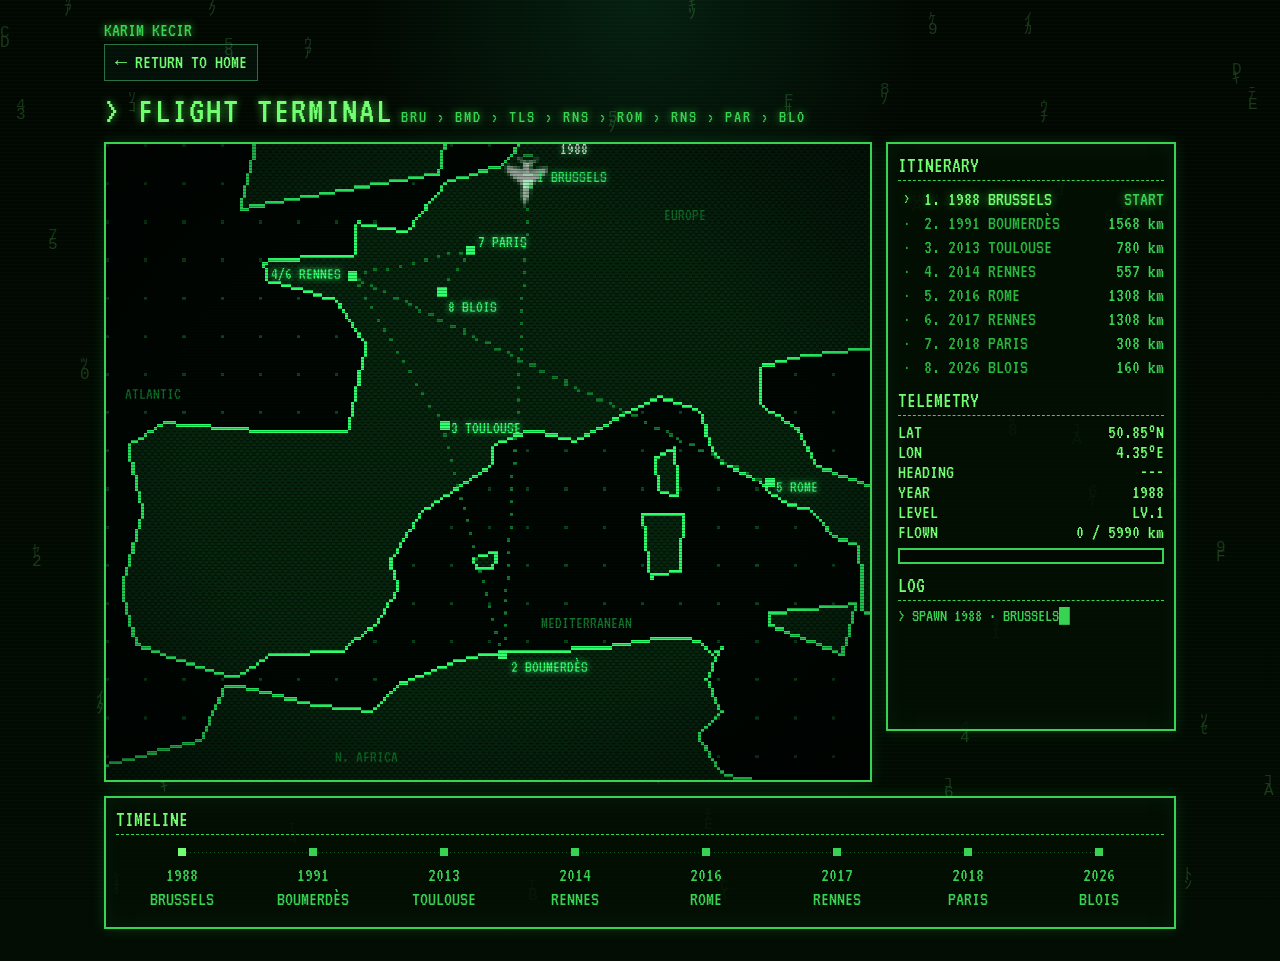
==== commit 18525170: "Polish Karim KECIR flight terminal page" ====
--- a/curriculum.html
+++ b/curriculum.html
@@ -3,7 +3,7 @@
 <head>
 <meta charset="utf-8">
 <meta name="viewport" content="width=device-width, initial-scale=1, viewport-fit=cover">
-<title>FLIGHT TERMINAL – Boumerdès → Blois</title>
+<title>Karim KECIR</title>
 <link href="https://fonts.googleapis.com/css2?family=VT323&display=swap" rel="stylesheet">
 <style>
 :root{
